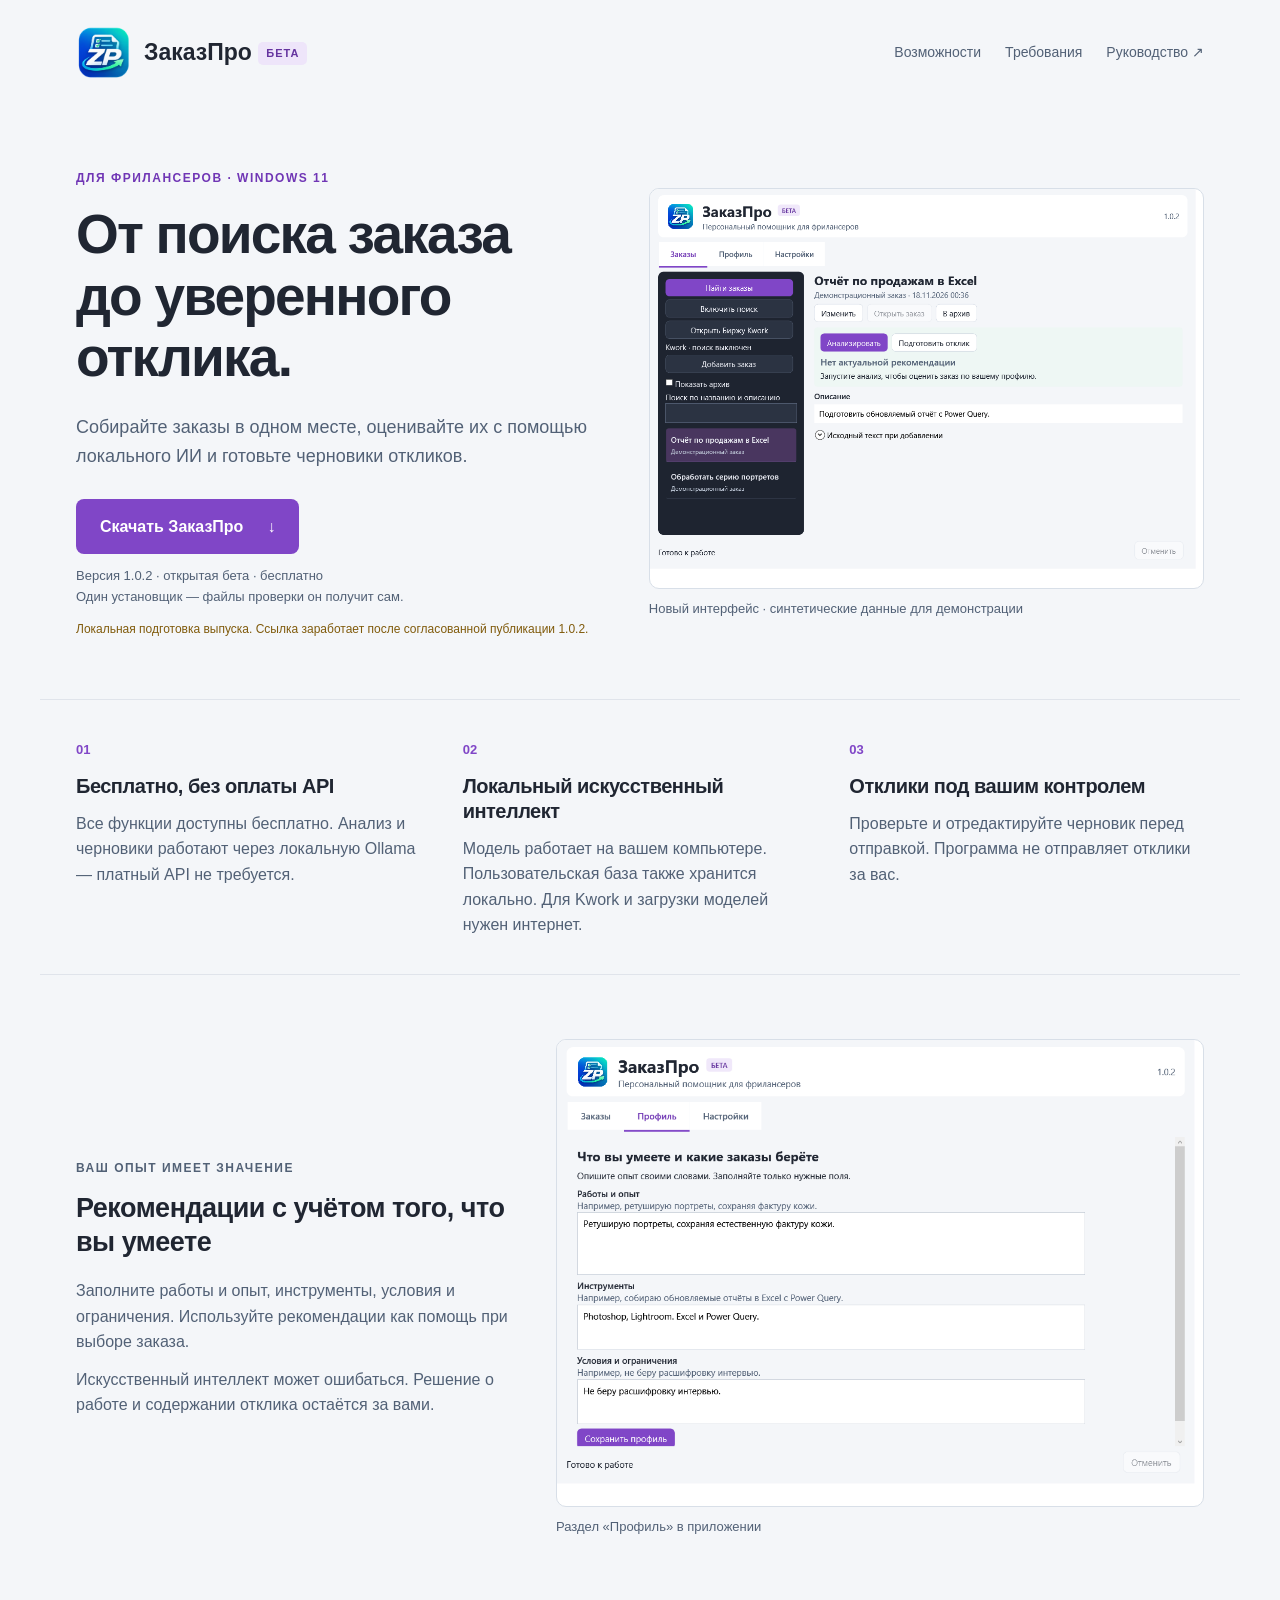
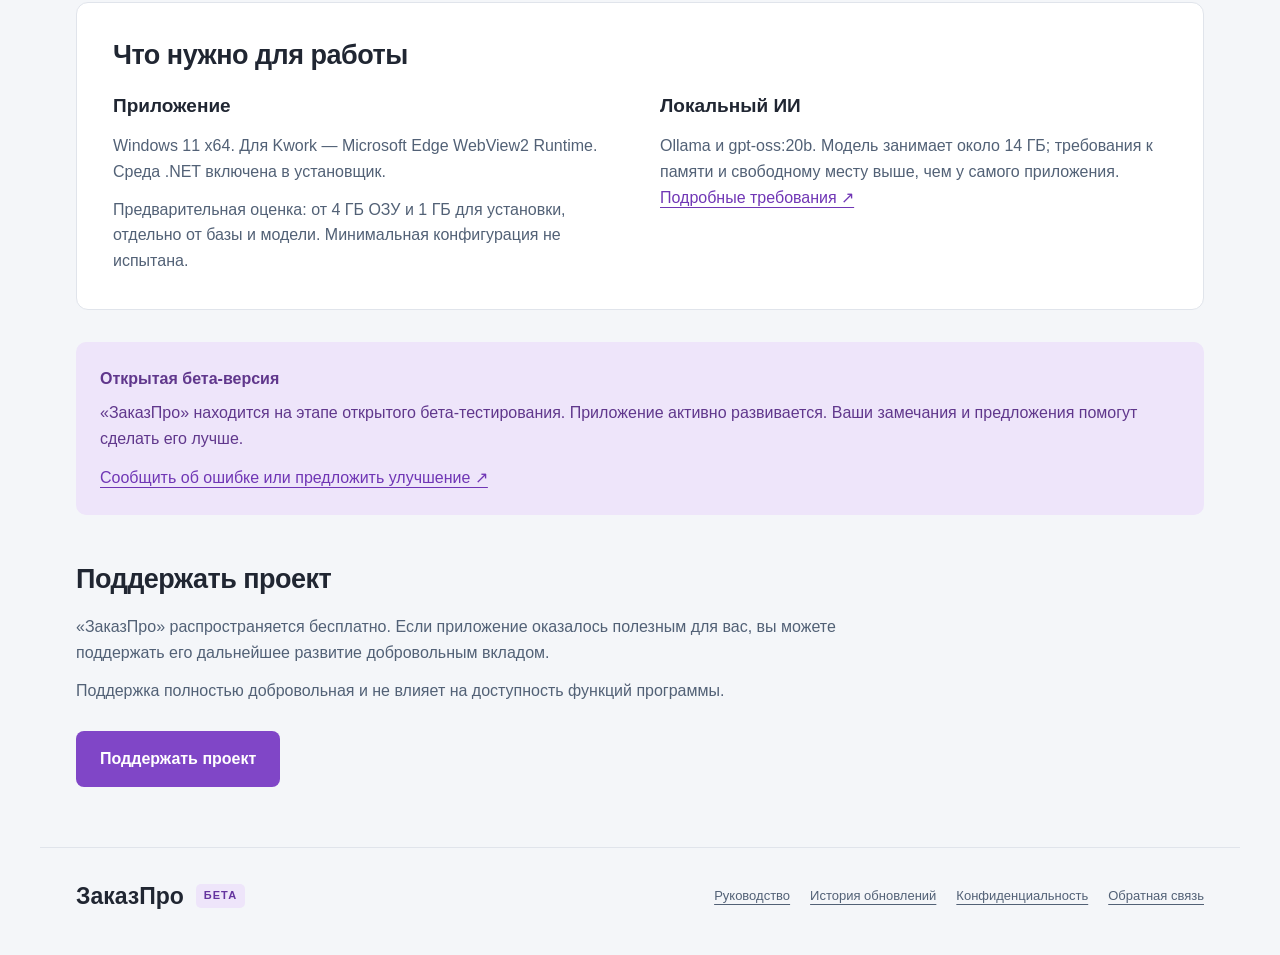
==== index.html @ bbc77ecb "Prepare official website and public documentation for 1.0.2 beta" ====
<!doctype html>
<html lang="ru"><head><meta charset="utf-8"><meta name="viewport" content="width=device-width,initial-scale=1"><meta name="description" content="ЗаказПро — бесплатный персональный помощник для фрилансеров. Заказы, локальный ИИ и черновики откликов под вашим контролем."><title>ЗаказПро — персональный помощник для фрилансеров</title><link rel="icon" href="assets/logo.png"><link rel="stylesheet" href="style.css"></head>
<body><header class="nav"><a class="brand" href="#"><img src="assets/logo.png" width="56" height="56" alt="ZP"><span>ЗаказПро <small class="beta">БЕТА</small></span></a><nav aria-label="Навигация"><a href="#features">Возможности</a><a href="#requirements">Требования</a><a href="https://github.com/Netsoul-coder/ZakazPro-Releases/blob/main/docs/GUIDE.md">Руководство ↗</a></nav></header>
<main><section class="hero"><div><p class="eyebrow">Для фрилансеров · Windows 11</p><h1>От поиска заказа<br>до уверенного отклика.</h1><p class="lead">Собирайте заказы в одном месте, оценивайте их с помощью локального ИИ и готовьте черновики откликов.</p><a class="download" href="https://github.com/Netsoul-coder/ZakazPro-Releases/releases/download/v1.0.2/Setup.exe">Скачать ЗаказПро <span aria-hidden="true">↓</span></a><p class="caption">Версия 1.0.2 · открытая бета · бесплатно<br>Один установщик — файлы проверки он получит сам.</p><p class="draft">Локальная подготовка выпуска. Ссылка заработает после согласованной публикации 1.0.2.</p></div><figure><a href="assets/orders.png"><img src="assets/orders.png" alt="Реальный интерфейс ЗаказПро 1.0.2: список заказов и выбранная карточка" width="1080" height="780"></a><figcaption>Новый интерфейс · синтетические данные для демонстрации</figcaption></figure></section>
<section id="features" class="features" aria-label="Преимущества"><article><span class="number">01</span><h2>Бесплатно, без оплаты API</h2><p>Все функции доступны бесплатно. Анализ и черновики работают через локальную Ollama — платный API не требуется.</p></article><article><span class="number">02</span><h2>Локальный искусственный интеллект</h2><p>Модель работает на вашем компьютере. Пользовательская база также хранится локально. Для Kwork и загрузки моделей нужен интернет.</p></article><article><span class="number">03</span><h2>Отклики под вашим контролем</h2><p>Проверьте и отредактируйте черновик перед отправкой. Программа не отправляет отклики за вас.</p></article></section>
<section class="workflow"><div><p class="eyebrow">Ваш опыт имеет значение</p><h2>Рекомендации с учётом того, что вы умеете</h2><p>Заполните работы и опыт, инструменты, условия и ограничения. Используйте рекомендации как помощь при выборе заказа.</p><p>Искусственный интеллект может ошибаться. Решение о работе и содержании отклика остаётся за вами.</p></div><figure><a href="assets/profile.png"><img src="assets/profile.png" alt="Раздел Профиль с полями опыта, инструментов и ограничений" width="1080" height="780" loading="lazy"></a><figcaption>Раздел «Профиль» в приложении</figcaption></figure></section>
<section id="requirements" class="requirements"><h2>Что нужно для работы</h2><div class="columns"><article><h3>Приложение</h3><p>Windows 11 x64. Для Kwork — Microsoft Edge WebView2 Runtime. Среда .NET включена в установщик.</p><p>Предварительная оценка: от 4 ГБ ОЗУ и 1 ГБ для установки, отдельно от базы и модели. Минимальная конфигурация не испытана.</p></article><article><h3>Локальный ИИ</h3><p>Ollama и gpt-oss:20b. Модель занимает около 14 ГБ; требования к памяти и свободному месту выше, чем у самого приложения.</p><a href="https://github.com/Netsoul-coder/ZakazPro-Releases/blob/main/docs/REQUIREMENTS.md">Подробные требования ↗</a></article></div></section>
<aside class="betanote"><strong>Открытая бета-версия</strong><p>«ЗаказПро» находится на этапе открытого бета-тестирования. Приложение активно развивается. Ваши замечания и предложения помогут сделать его лучше.</p><a href="https://github.com/Netsoul-coder/ZakazPro-Releases/issues">Сообщить об ошибке или предложить улучшение ↗</a></aside>
<section class="support"><h2>Поддержать проект</h2><p>«ЗаказПро» распространяется бесплатно. Если приложение оказалось полезным для вас, вы можете поддержать его дальнейшее развитие добровольным вкладом.</p><p>Поддержка полностью добровольная и не влияет на доступность функций программы.</p><a class="download" href="support.html">Поддержать проект</a></section></main>
<footer><a class="brand" href="#">ЗаказПро <small class="beta">БЕТА</small></a><div><a href="https://github.com/Netsoul-coder/ZakazPro-Releases/blob/main/docs/GUIDE.md">Руководство</a><a href="https://github.com/Netsoul-coder/ZakazPro-Releases/blob/main/CHANGELOG.md">История обновлений</a><a href="https://github.com/Netsoul-coder/ZakazPro-Releases/blob/main/docs/PRIVACY.md">Конфиденциальность</a><a href="https://github.com/Netsoul-coder/ZakazPro-Releases/issues">Обратная связь</a></div></footer></body></html>
---- style.css ----
:root{font:16px/1.6 'Segoe UI',sans-serif;color:#202632;background:#f4f6f9;--accent:#8046c7}*{box-sizing:border-box}body{margin:0}a{color:#7036b5;text-underline-offset:4px}a:hover{text-decoration:underline}a:focus-visible{outline:3px solid #8046c7;outline-offset:5px}header,main,footer{max-width:1200px;margin:auto}h1,h2,h3,p,figure{margin:0}p+p{margin-top:12px}h1{font-size:clamp(34px,4.3vw,55px);line-height:1.12;letter-spacing:-1.8px;margin:16px 0 24px}h2{font-size:27px;line-height:1.25;letter-spacing:-.5px;margin-bottom:18px}h3{font-size:19px;margin-bottom:12px}.nav{display:flex;justify-content:space-between;align-items:center;padding:24px 36px;gap:24px}.brand{display:flex;align-items:center;gap:12px;color:#202632;text-decoration:none;font-size:23px;font-weight:650}.brand img{object-fit:contain}.beta{display:inline-block;font-size:11px;letter-spacing:1px;background:#eee5fa;color:#65349f;padding:3px 8px;border-radius:5px;vertical-align:middle}nav{display:flex;gap:24px;flex-wrap:wrap}nav a{font-size:14px;color:#526176;text-decoration:none}.hero{display:grid;grid-template-columns:1fr 1.05fr;gap:44px;align-items:center;padding:65px 36px 60px}.eyebrow{font-size:12px;text-transform:uppercase;letter-spacing:1.5px;color:#7036b5;font-weight:650}.lead{font-size:18px;color:#526176}.download{display:inline-flex;align-items:center;gap:24px;padding:15px 24px;background:var(--accent);color:white;border-radius:8px;text-decoration:none;font-weight:600;margin:28px 0 12px}.caption,figcaption{font-size:13px;color:#526176}figure img{display:block;width:100%;height:auto;border:1px solid #d8dfe8;border-radius:10px;background:white}figcaption{margin-top:10px}.draft{font-size:12px;color:#805b0c;margin-top:12px}.features{display:grid;grid-template-columns:repeat(3,1fr);gap:32px;padding:36px;border-top:1px solid #e0e4eb;border-bottom:1px solid #e0e4eb}.features h2{font-size:20px;margin:12px 0}.features p,.workflow p,.requirements p,.support p{color:#526176}.number{color:#8046c7;font-size:13px;font-weight:650}.workflow{display:grid;grid-template-columns:.8fr 1.2fr;gap:48px;align-items:center;padding:64px 36px}.workflow h2{margin-top:14px}.requirements{padding:36px;background:#fff;border:1px solid #e0e4eb;border-radius:12px;margin:0 36px}.columns{display:grid;grid-template-columns:1fr 1fr;gap:40px}.betanote{background:#eee5fa;border-radius:10px;padding:24px;margin:32px 36px;color:#60378c}.betanote strong{display:block;margin-bottom:8px}.betanote a{display:inline-block;margin-top:14px}.support{padding:16px 36px 48px;max-width:850px}footer{border-top:1px solid #e0e4eb;padding:30px 36px 40px;display:flex;justify-content:space-between;gap:24px;flex-wrap:wrap}footer div{display:flex;flex-wrap:wrap;align-items:center;gap:20px}footer div a{font-size:13px;color:#526176}@media(max-width:820px){.hero,.workflow{grid-template-columns:1fr;gap:28px;padding:32px 24px}.nav{padding:20px 24px;flex-wrap:wrap}.features{grid-template-columns:1fr;padding:28px 24px;gap:24px}.requirements{margin:0 24px;padding:24px}.columns{grid-template-columns:1fr;gap:24px}.betanote{margin:24px}.support{padding:12px 24px 32px}footer{padding:24px}.nav nav{gap:16px}.hero h1 br{display:none}}@media(prefers-reduced-motion:no-preference){html{scroll-behavior:smooth}}
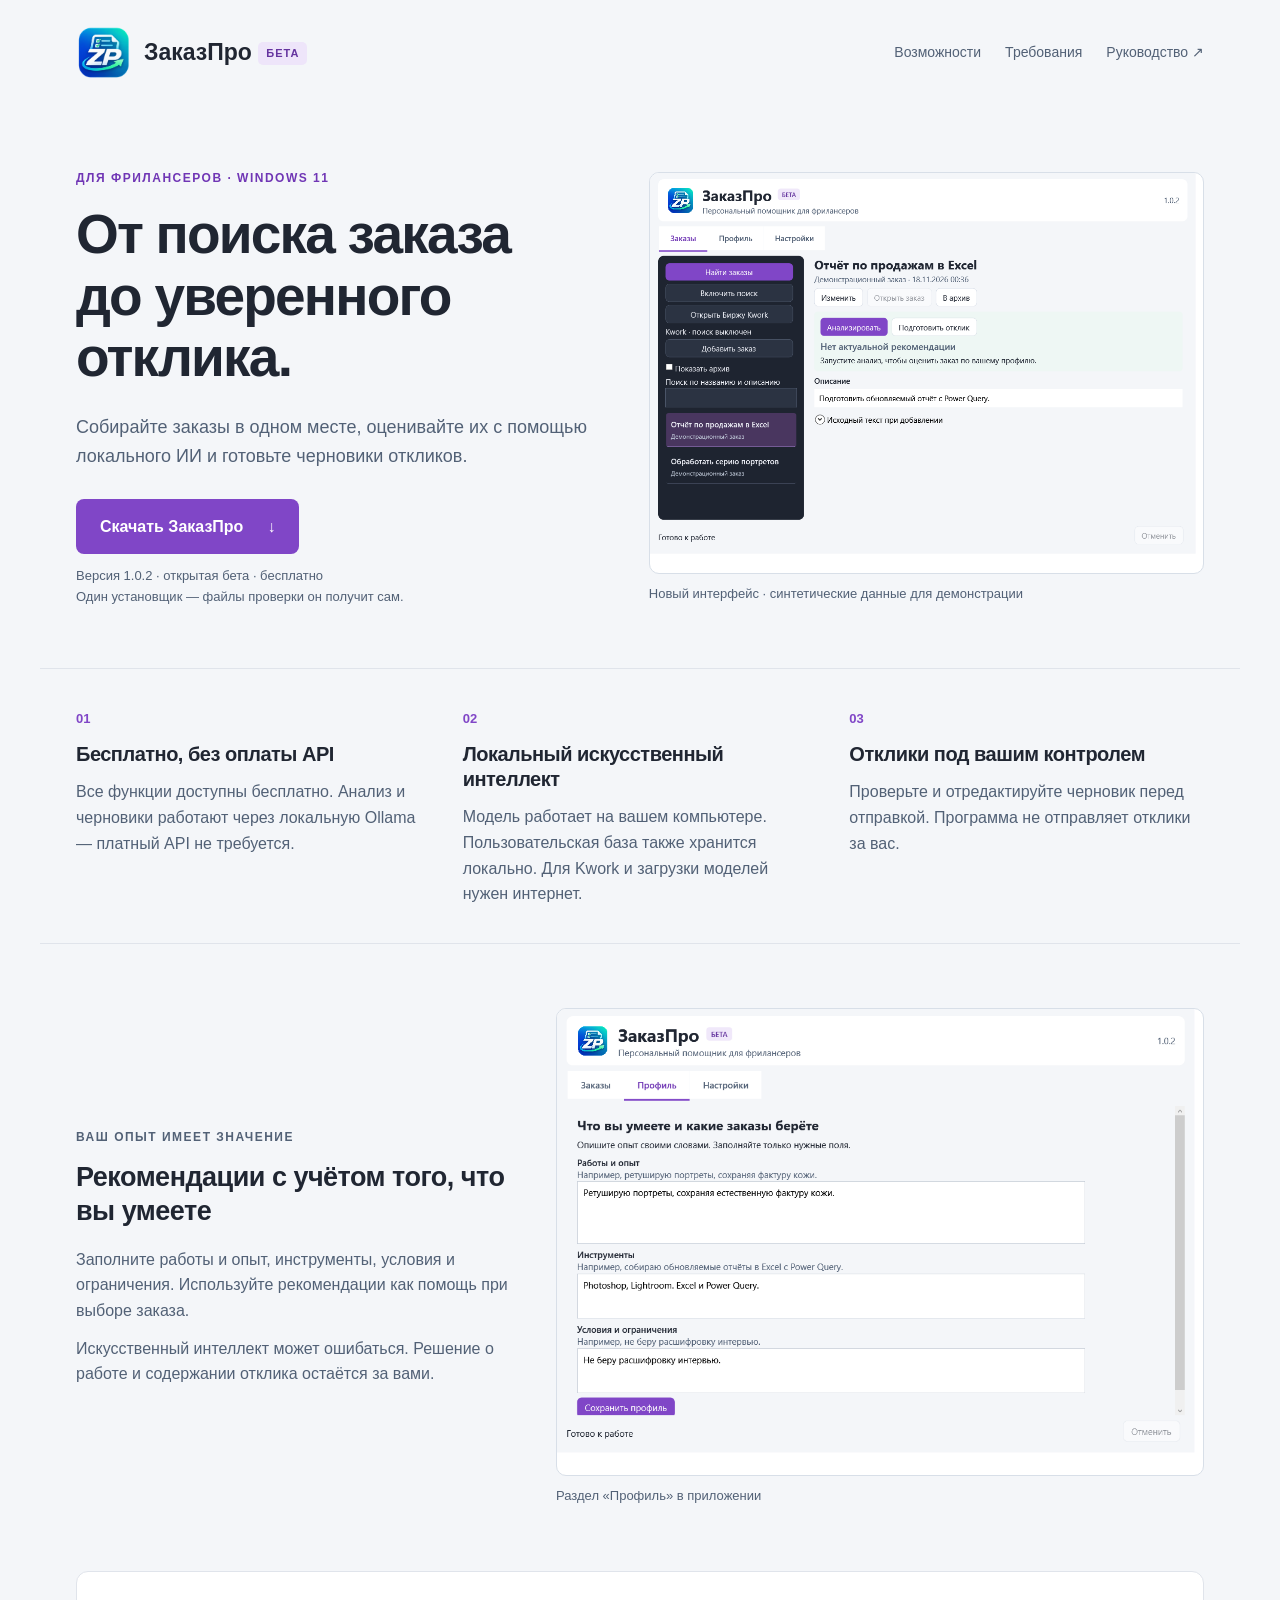
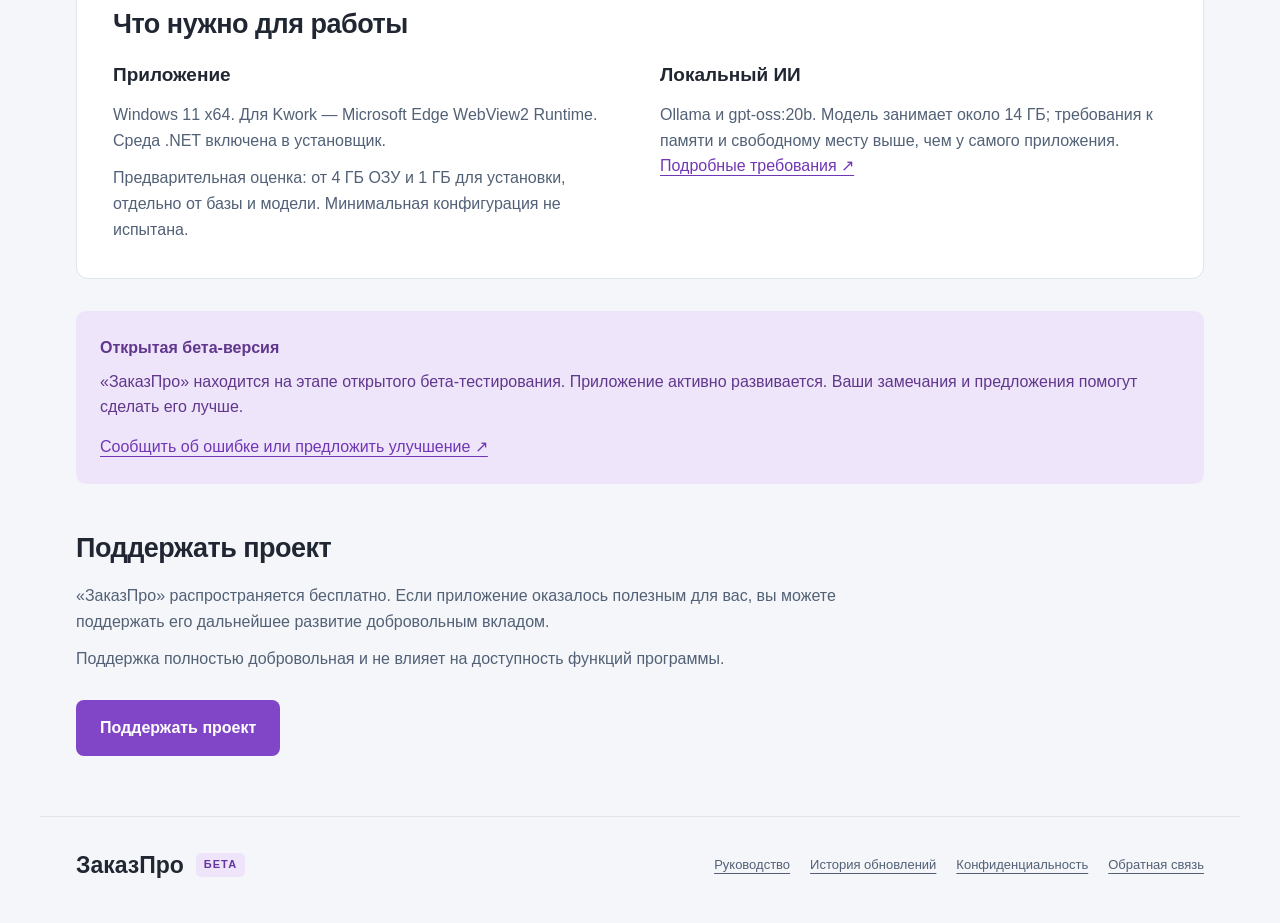
==== commit 6c27db47: "Enable verified public 1.0.2 download on official site" ====
--- a/index.html
+++ b/index.html
@@ -1,7 +1,7 @@
 <!doctype html>
 <html lang="ru"><head><meta charset="utf-8"><meta name="viewport" content="width=device-width,initial-scale=1"><meta name="description" content="ЗаказПро — бесплатный персональный помощник для фрилансеров. Заказы, локальный ИИ и черновики откликов под вашим контролем."><title>ЗаказПро — персональный помощник для фрилансеров</title><link rel="icon" href="assets/logo.png"><link rel="stylesheet" href="style.css"></head>
 <body><header class="nav"><a class="brand" href="#"><img src="assets/logo.png" width="56" height="56" alt="ZP"><span>ЗаказПро <small class="beta">БЕТА</small></span></a><nav aria-label="Навигация"><a href="#features">Возможности</a><a href="#requirements">Требования</a><a href="https://github.com/Netsoul-coder/ZakazPro-Releases/blob/main/docs/GUIDE.md">Руководство ↗</a></nav></header>
-<main><section class="hero"><div><p class="eyebrow">Для фрилансеров · Windows 11</p><h1>От поиска заказа<br>до уверенного отклика.</h1><p class="lead">Собирайте заказы в одном месте, оценивайте их с помощью локального ИИ и готовьте черновики откликов.</p><a class="download" href="https://github.com/Netsoul-coder/ZakazPro-Releases/releases/download/v1.0.2/Setup.exe">Скачать ЗаказПро <span aria-hidden="true">↓</span></a><p class="caption">Версия 1.0.2 · открытая бета · бесплатно<br>Один установщик — файлы проверки он получит сам.</p><p class="draft">Локальная подготовка выпуска. Ссылка заработает после согласованной публикации 1.0.2.</p></div><figure><a href="assets/orders.png"><img src="assets/orders.png" alt="Реальный интерфейс ЗаказПро 1.0.2: список заказов и выбранная карточка" width="1080" height="780"></a><figcaption>Новый интерфейс · синтетические данные для демонстрации</figcaption></figure></section>
+<main><section class="hero"><div><p class="eyebrow">Для фрилансеров · Windows 11</p><h1>От поиска заказа<br>до уверенного отклика.</h1><p class="lead">Собирайте заказы в одном месте, оценивайте их с помощью локального ИИ и готовьте черновики откликов.</p><a class="download" href="https://github.com/Netsoul-coder/ZakazPro-Releases/releases/download/v1.0.2/Setup.exe">Скачать ЗаказПро <span aria-hidden="true">↓</span></a><p class="caption">Версия 1.0.2 · открытая бета · бесплатно<br>Один установщик — файлы проверки он получит сам.</p></div><figure><a href="assets/orders.png"><img src="assets/orders.png" alt="Реальный интерфейс ЗаказПро 1.0.2: список заказов и выбранная карточка" width="1080" height="780"></a><figcaption>Новый интерфейс · синтетические данные для демонстрации</figcaption></figure></section>
 <section id="features" class="features" aria-label="Преимущества"><article><span class="number">01</span><h2>Бесплатно, без оплаты API</h2><p>Все функции доступны бесплатно. Анализ и черновики работают через локальную Ollama — платный API не требуется.</p></article><article><span class="number">02</span><h2>Локальный искусственный интеллект</h2><p>Модель работает на вашем компьютере. Пользовательская база также хранится локально. Для Kwork и загрузки моделей нужен интернет.</p></article><article><span class="number">03</span><h2>Отклики под вашим контролем</h2><p>Проверьте и отредактируйте черновик перед отправкой. Программа не отправляет отклики за вас.</p></article></section>
 <section class="workflow"><div><p class="eyebrow">Ваш опыт имеет значение</p><h2>Рекомендации с учётом того, что вы умеете</h2><p>Заполните работы и опыт, инструменты, условия и ограничения. Используйте рекомендации как помощь при выборе заказа.</p><p>Искусственный интеллект может ошибаться. Решение о работе и содержании отклика остаётся за вами.</p></div><figure><a href="assets/profile.png"><img src="assets/profile.png" alt="Раздел Профиль с полями опыта, инструментов и ограничений" width="1080" height="780" loading="lazy"></a><figcaption>Раздел «Профиль» в приложении</figcaption></figure></section>
 <section id="requirements" class="requirements"><h2>Что нужно для работы</h2><div class="columns"><article><h3>Приложение</h3><p>Windows 11 x64. Для Kwork — Microsoft Edge WebView2 Runtime. Среда .NET включена в установщик.</p><p>Предварительная оценка: от 4 ГБ ОЗУ и 1 ГБ для установки, отдельно от базы и модели. Минимальная конфигурация не испытана.</p></article><article><h3>Локальный ИИ</h3><p>Ollama и gpt-oss:20b. Модель занимает около 14 ГБ; требования к памяти и свободному месту выше, чем у самого приложения.</p><a href="https://github.com/Netsoul-coder/ZakazPro-Releases/blob/main/docs/REQUIREMENTS.md">Подробные требования ↗</a></article></div></section>
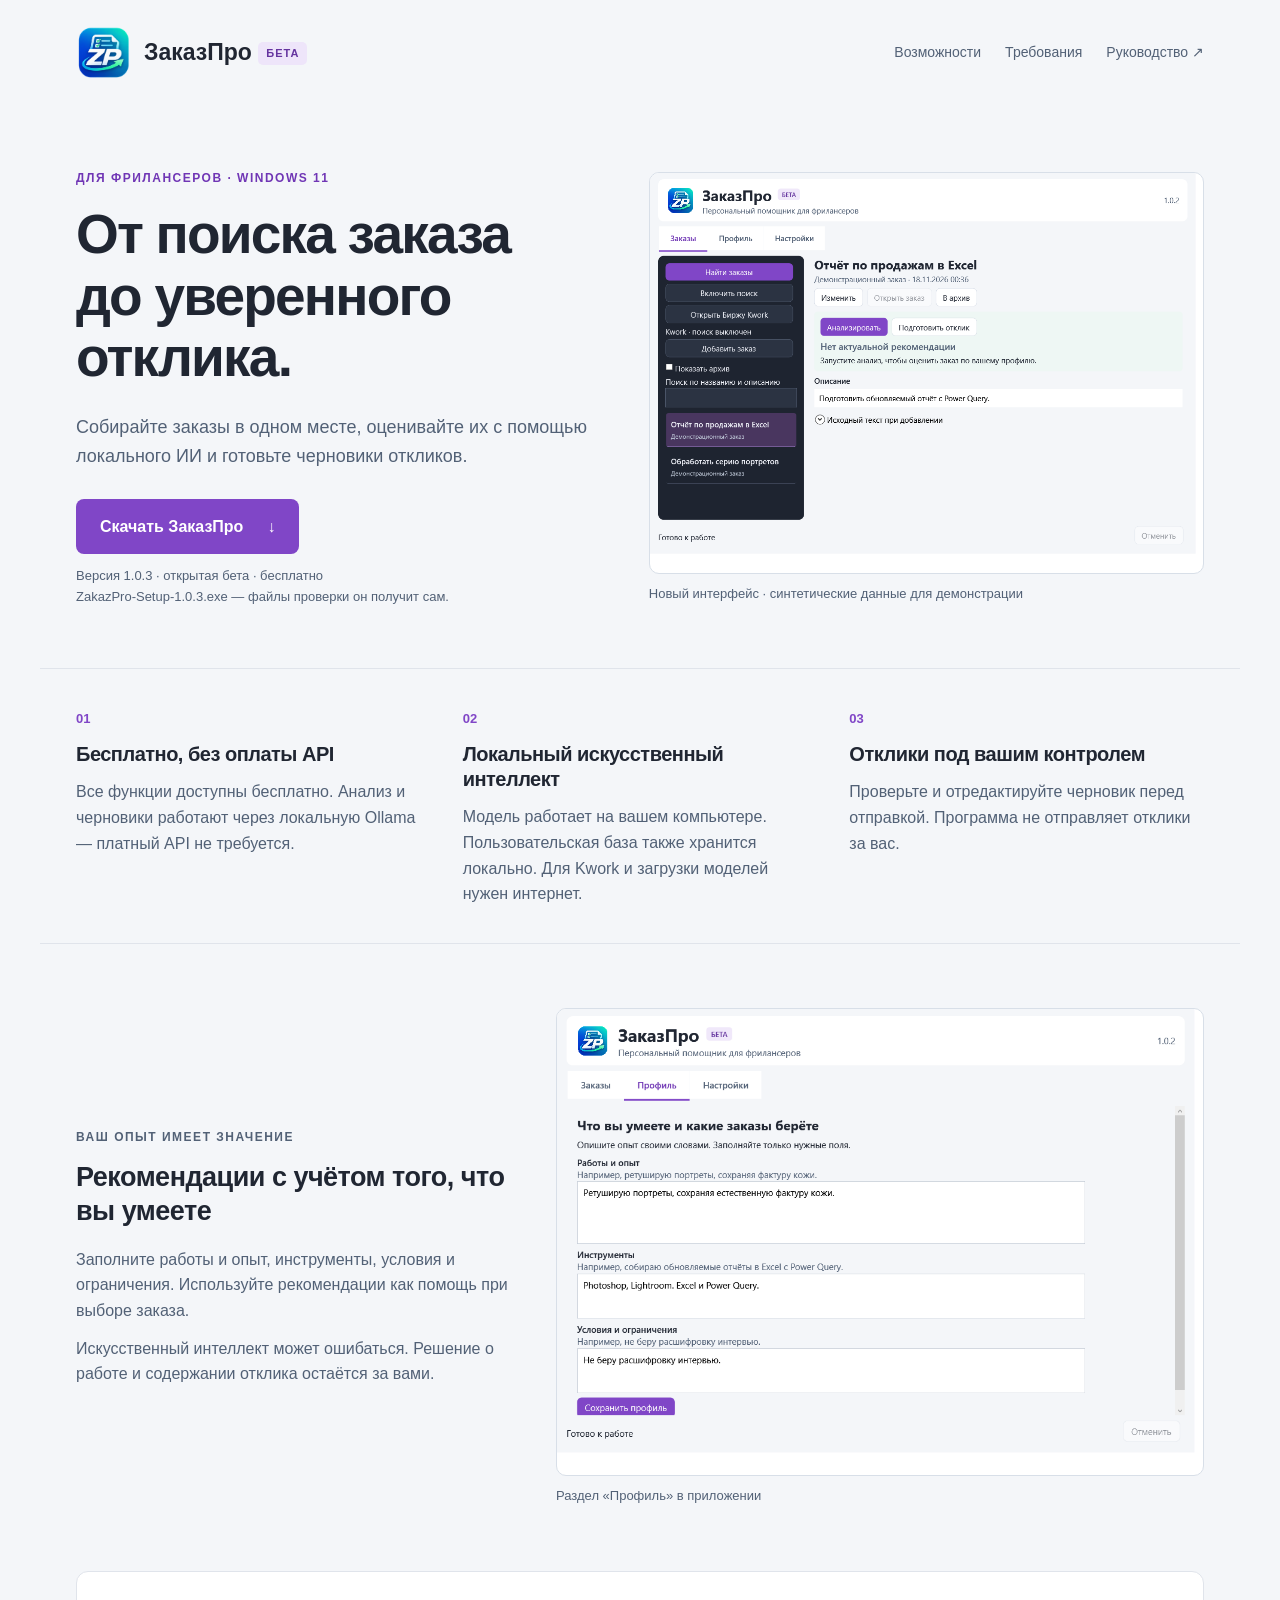
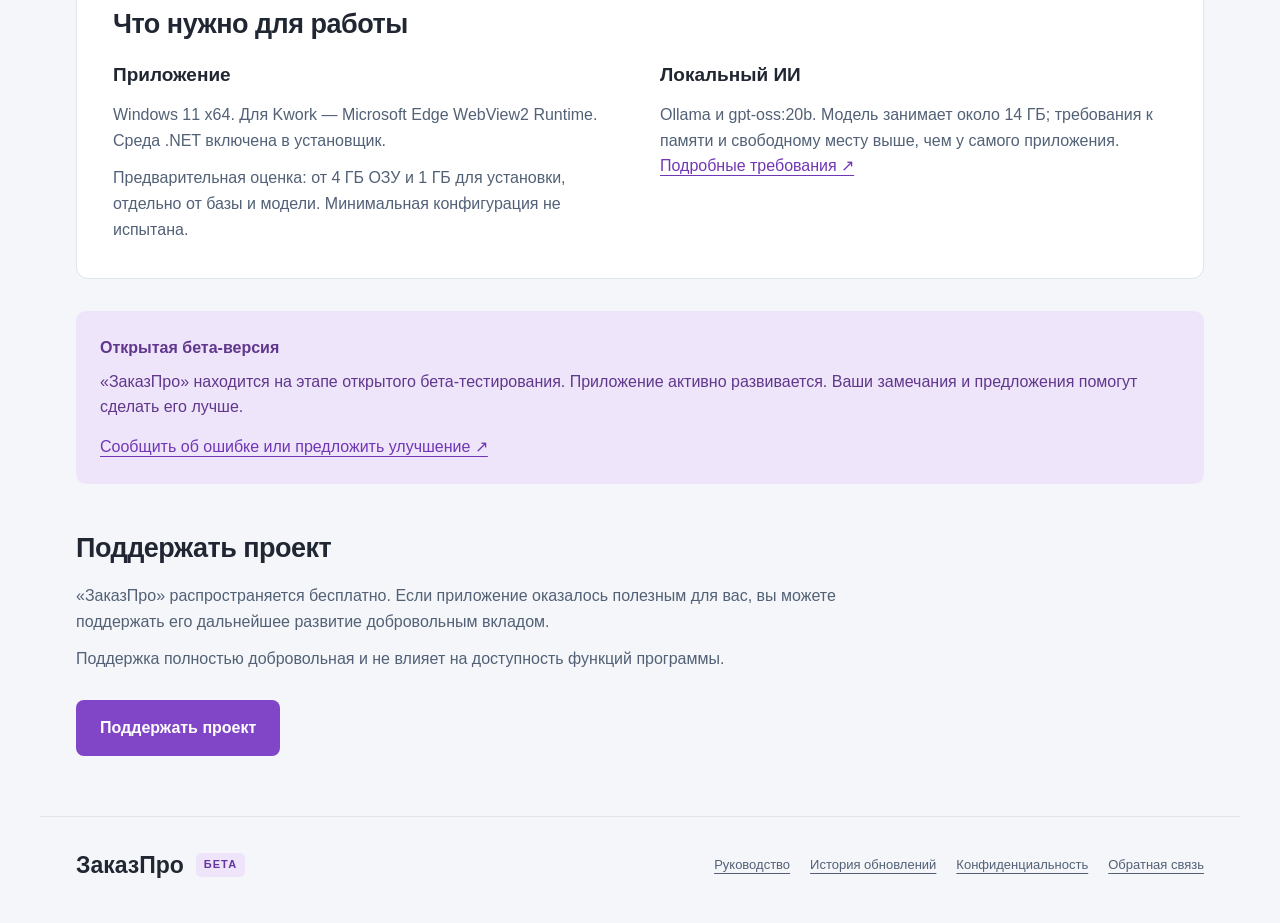
==== commit 59a47c2c: "Publish website and installation guide for 1.0.3" ====
--- a/index.html
+++ b/index.html
@@ -1,7 +1,7 @@
 <!doctype html>
 <html lang="ru"><head><meta charset="utf-8"><meta name="viewport" content="width=device-width,initial-scale=1"><meta name="description" content="ЗаказПро — бесплатный персональный помощник для фрилансеров. Заказы, локальный ИИ и черновики откликов под вашим контролем."><title>ЗаказПро — персональный помощник для фрилансеров</title><link rel="icon" href="assets/logo.png"><link rel="stylesheet" href="style.css"></head>
 <body><header class="nav"><a class="brand" href="#"><img src="assets/logo.png" width="56" height="56" alt="ZP"><span>ЗаказПро <small class="beta">БЕТА</small></span></a><nav aria-label="Навигация"><a href="#features">Возможности</a><a href="#requirements">Требования</a><a href="https://github.com/Netsoul-coder/ZakazPro-Releases/blob/main/docs/GUIDE.md">Руководство ↗</a></nav></header>
-<main><section class="hero"><div><p class="eyebrow">Для фрилансеров · Windows 11</p><h1>От поиска заказа<br>до уверенного отклика.</h1><p class="lead">Собирайте заказы в одном месте, оценивайте их с помощью локального ИИ и готовьте черновики откликов.</p><a class="download" href="https://github.com/Netsoul-coder/ZakazPro-Releases/releases/download/v1.0.2/Setup.exe">Скачать ЗаказПро <span aria-hidden="true">↓</span></a><p class="caption">Версия 1.0.2 · открытая бета · бесплатно<br>Один установщик — файлы проверки он получит сам.</p></div><figure><a href="assets/orders.png"><img src="assets/orders.png" alt="Реальный интерфейс ЗаказПро 1.0.2: список заказов и выбранная карточка" width="1080" height="780"></a><figcaption>Новый интерфейс · синтетические данные для демонстрации</figcaption></figure></section>
+<main><section class="hero"><div><p class="eyebrow">Для фрилансеров · Windows 11</p><h1>От поиска заказа <br>до уверенного отклика.</h1><p class="lead">Собирайте заказы в одном месте, оценивайте их с помощью локального ИИ и готовьте черновики откликов.</p><a class="download" href="https://github.com/Netsoul-coder/ZakazPro-Releases/releases/download/v1.0.3/ZakazPro-Setup-1.0.3.exe">Скачать ЗаказПро <span aria-hidden="true">↓</span></a><p class="caption">Версия 1.0.3 · открытая бета · бесплатно<br>ZakazPro-Setup-1.0.3.exe — файлы проверки он получит сам.</p></div><figure><a href="assets/orders.png"><img src="assets/orders.png" alt="Реальный интерфейс ЗаказПро 1.0.2: список заказов и выбранная карточка" width="1080" height="780"></a><figcaption>Новый интерфейс · синтетические данные для демонстрации</figcaption></figure></section>
 <section id="features" class="features" aria-label="Преимущества"><article><span class="number">01</span><h2>Бесплатно, без оплаты API</h2><p>Все функции доступны бесплатно. Анализ и черновики работают через локальную Ollama — платный API не требуется.</p></article><article><span class="number">02</span><h2>Локальный искусственный интеллект</h2><p>Модель работает на вашем компьютере. Пользовательская база также хранится локально. Для Kwork и загрузки моделей нужен интернет.</p></article><article><span class="number">03</span><h2>Отклики под вашим контролем</h2><p>Проверьте и отредактируйте черновик перед отправкой. Программа не отправляет отклики за вас.</p></article></section>
 <section class="workflow"><div><p class="eyebrow">Ваш опыт имеет значение</p><h2>Рекомендации с учётом того, что вы умеете</h2><p>Заполните работы и опыт, инструменты, условия и ограничения. Используйте рекомендации как помощь при выборе заказа.</p><p>Искусственный интеллект может ошибаться. Решение о работе и содержании отклика остаётся за вами.</p></div><figure><a href="assets/profile.png"><img src="assets/profile.png" alt="Раздел Профиль с полями опыта, инструментов и ограничений" width="1080" height="780" loading="lazy"></a><figcaption>Раздел «Профиль» в приложении</figcaption></figure></section>
 <section id="requirements" class="requirements"><h2>Что нужно для работы</h2><div class="columns"><article><h3>Приложение</h3><p>Windows 11 x64. Для Kwork — Microsoft Edge WebView2 Runtime. Среда .NET включена в установщик.</p><p>Предварительная оценка: от 4 ГБ ОЗУ и 1 ГБ для установки, отдельно от базы и модели. Минимальная конфигурация не испытана.</p></article><article><h3>Локальный ИИ</h3><p>Ollama и gpt-oss:20b. Модель занимает около 14 ГБ; требования к памяти и свободному месту выше, чем у самого приложения.</p><a href="https://github.com/Netsoul-coder/ZakazPro-Releases/blob/main/docs/REQUIREMENTS.md">Подробные требования ↗</a></article></div></section>
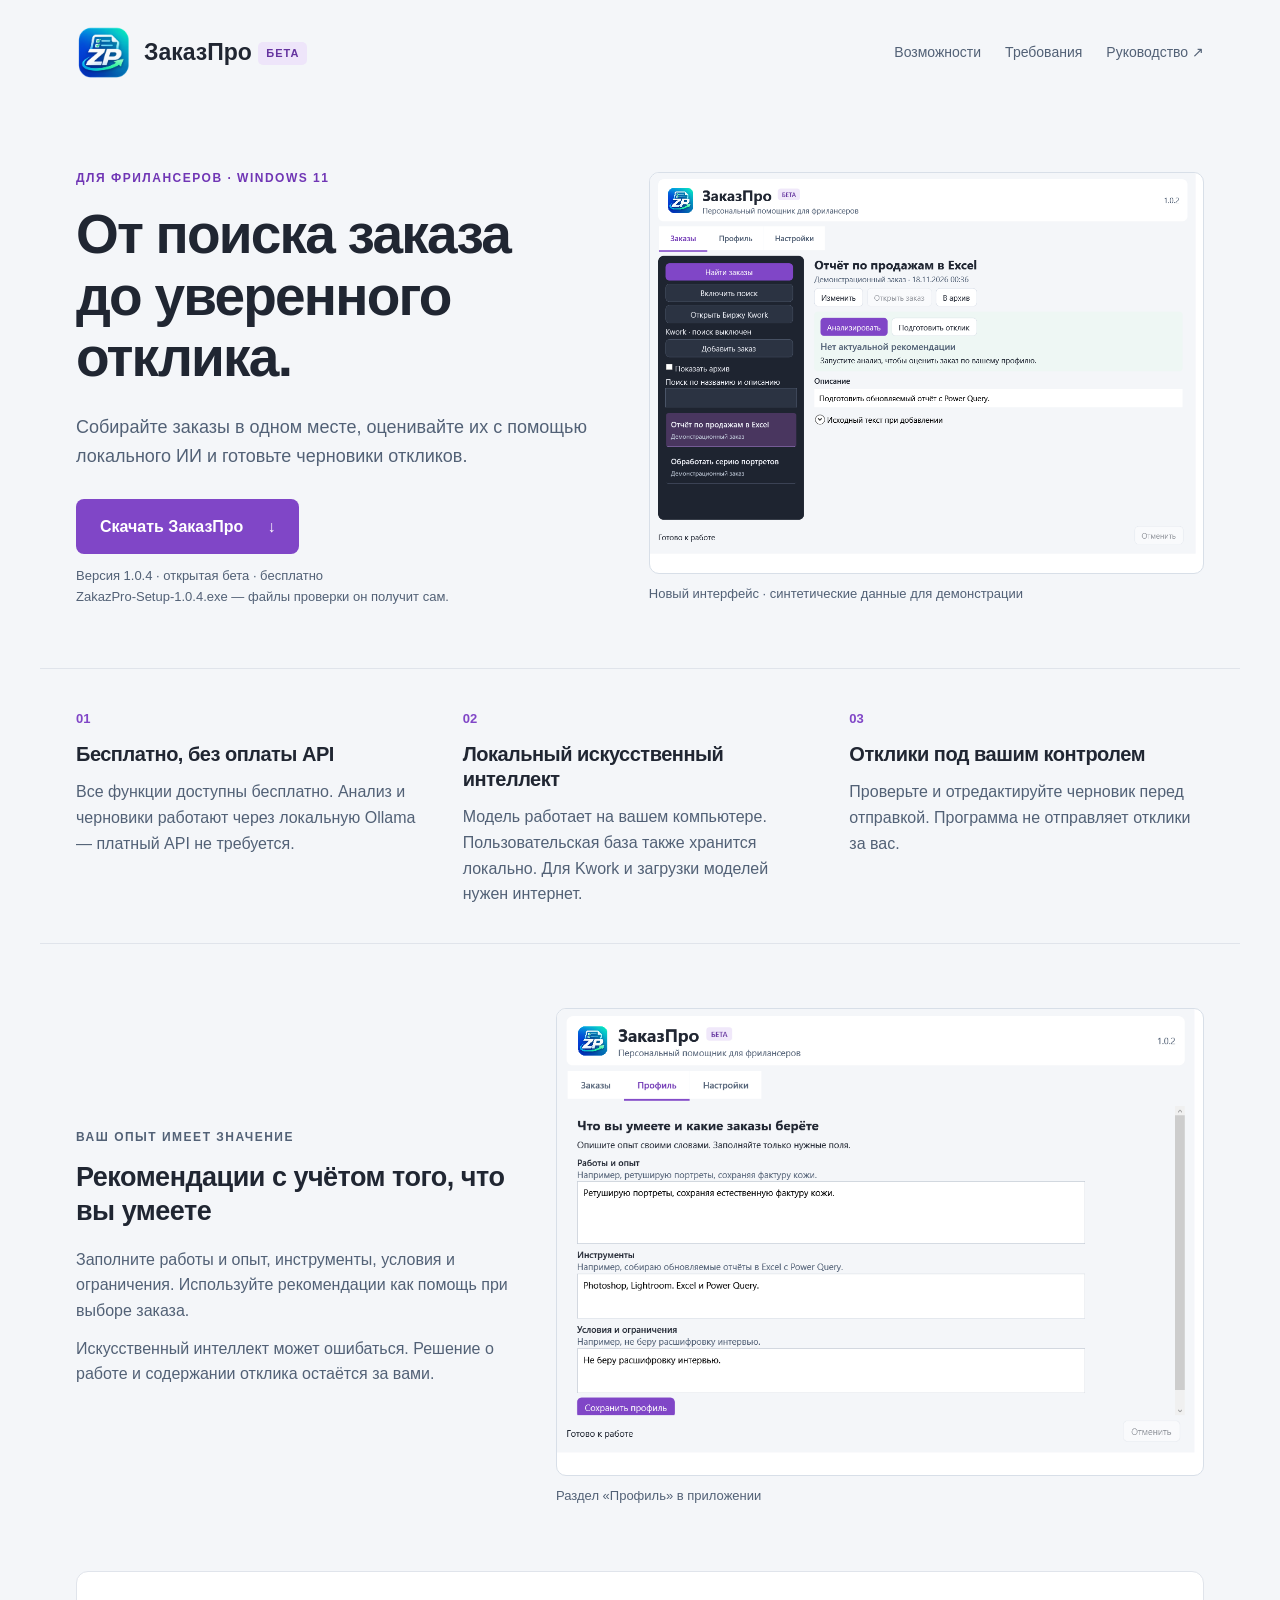
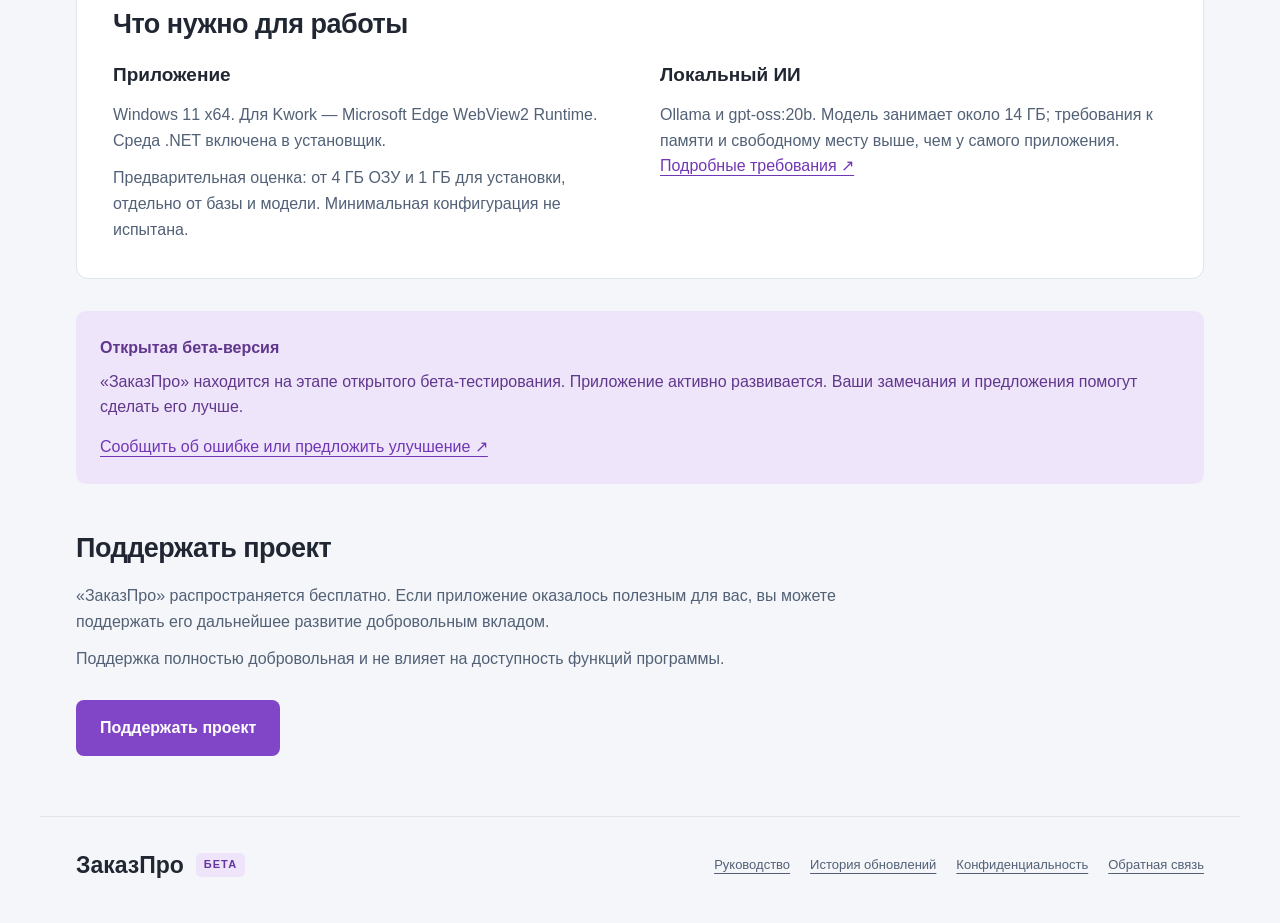
==== commit c6849466: "Publish 1.0.4 website and installation guidance" ====
--- a/index.html
+++ b/index.html
@@ -1,7 +1,7 @@
 <!doctype html>
 <html lang="ru"><head><meta charset="utf-8"><meta name="viewport" content="width=device-width,initial-scale=1"><meta name="description" content="ЗаказПро — бесплатный персональный помощник для фрилансеров. Заказы, локальный ИИ и черновики откликов под вашим контролем."><title>ЗаказПро — персональный помощник для фрилансеров</title><link rel="icon" href="assets/logo.png"><link rel="stylesheet" href="style.css"></head>
 <body><header class="nav"><a class="brand" href="#"><img src="assets/logo.png" width="56" height="56" alt="ZP"><span>ЗаказПро <small class="beta">БЕТА</small></span></a><nav aria-label="Навигация"><a href="#features">Возможности</a><a href="#requirements">Требования</a><a href="https://github.com/Netsoul-coder/ZakazPro-Releases/blob/main/docs/GUIDE.md">Руководство ↗</a></nav></header>
-<main><section class="hero"><div><p class="eyebrow">Для фрилансеров · Windows 11</p><h1>От поиска заказа <br>до уверенного отклика.</h1><p class="lead">Собирайте заказы в одном месте, оценивайте их с помощью локального ИИ и готовьте черновики откликов.</p><a class="download" href="https://github.com/Netsoul-coder/ZakazPro-Releases/releases/download/v1.0.3/ZakazPro-Setup-1.0.3.exe">Скачать ЗаказПро <span aria-hidden="true">↓</span></a><p class="caption">Версия 1.0.3 · открытая бета · бесплатно<br>ZakazPro-Setup-1.0.3.exe — файлы проверки он получит сам.</p></div><figure><a href="assets/orders.png"><img src="assets/orders.png" alt="Реальный интерфейс ЗаказПро 1.0.2: список заказов и выбранная карточка" width="1080" height="780"></a><figcaption>Новый интерфейс · синтетические данные для демонстрации</figcaption></figure></section>
+<main><section class="hero"><div><p class="eyebrow">Для фрилансеров · Windows 11</p><h1>От поиска заказа <br>до уверенного отклика.</h1><p class="lead">Собирайте заказы в одном месте, оценивайте их с помощью локального ИИ и готовьте черновики откликов.</p><a class="download" href="https://github.com/Netsoul-coder/ZakazPro-Releases/releases/download/v1.0.4/ZakazPro-Setup-1.0.4.exe">Скачать ЗаказПро <span aria-hidden="true">↓</span></a><p class="caption">Версия 1.0.4 · открытая бета · бесплатно<br>ZakazPro-Setup-1.0.4.exe — файлы проверки он получит сам.</p></div><figure><a href="assets/orders.png"><img src="assets/orders.png" alt="Реальный интерфейс ЗаказПро 1.0.2: список заказов и выбранная карточка" width="1080" height="780"></a><figcaption>Новый интерфейс · синтетические данные для демонстрации</figcaption></figure></section>
 <section id="features" class="features" aria-label="Преимущества"><article><span class="number">01</span><h2>Бесплатно, без оплаты API</h2><p>Все функции доступны бесплатно. Анализ и черновики работают через локальную Ollama — платный API не требуется.</p></article><article><span class="number">02</span><h2>Локальный искусственный интеллект</h2><p>Модель работает на вашем компьютере. Пользовательская база также хранится локально. Для Kwork и загрузки моделей нужен интернет.</p></article><article><span class="number">03</span><h2>Отклики под вашим контролем</h2><p>Проверьте и отредактируйте черновик перед отправкой. Программа не отправляет отклики за вас.</p></article></section>
 <section class="workflow"><div><p class="eyebrow">Ваш опыт имеет значение</p><h2>Рекомендации с учётом того, что вы умеете</h2><p>Заполните работы и опыт, инструменты, условия и ограничения. Используйте рекомендации как помощь при выборе заказа.</p><p>Искусственный интеллект может ошибаться. Решение о работе и содержании отклика остаётся за вами.</p></div><figure><a href="assets/profile.png"><img src="assets/profile.png" alt="Раздел Профиль с полями опыта, инструментов и ограничений" width="1080" height="780" loading="lazy"></a><figcaption>Раздел «Профиль» в приложении</figcaption></figure></section>
 <section id="requirements" class="requirements"><h2>Что нужно для работы</h2><div class="columns"><article><h3>Приложение</h3><p>Windows 11 x64. Для Kwork — Microsoft Edge WebView2 Runtime. Среда .NET включена в установщик.</p><p>Предварительная оценка: от 4 ГБ ОЗУ и 1 ГБ для установки, отдельно от базы и модели. Минимальная конфигурация не испытана.</p></article><article><h3>Локальный ИИ</h3><p>Ollama и gpt-oss:20b. Модель занимает около 14 ГБ; требования к памяти и свободному месту выше, чем у самого приложения.</p><a href="https://github.com/Netsoul-coder/ZakazPro-Releases/blob/main/docs/REQUIREMENTS.md">Подробные требования ↗</a></article></div></section>
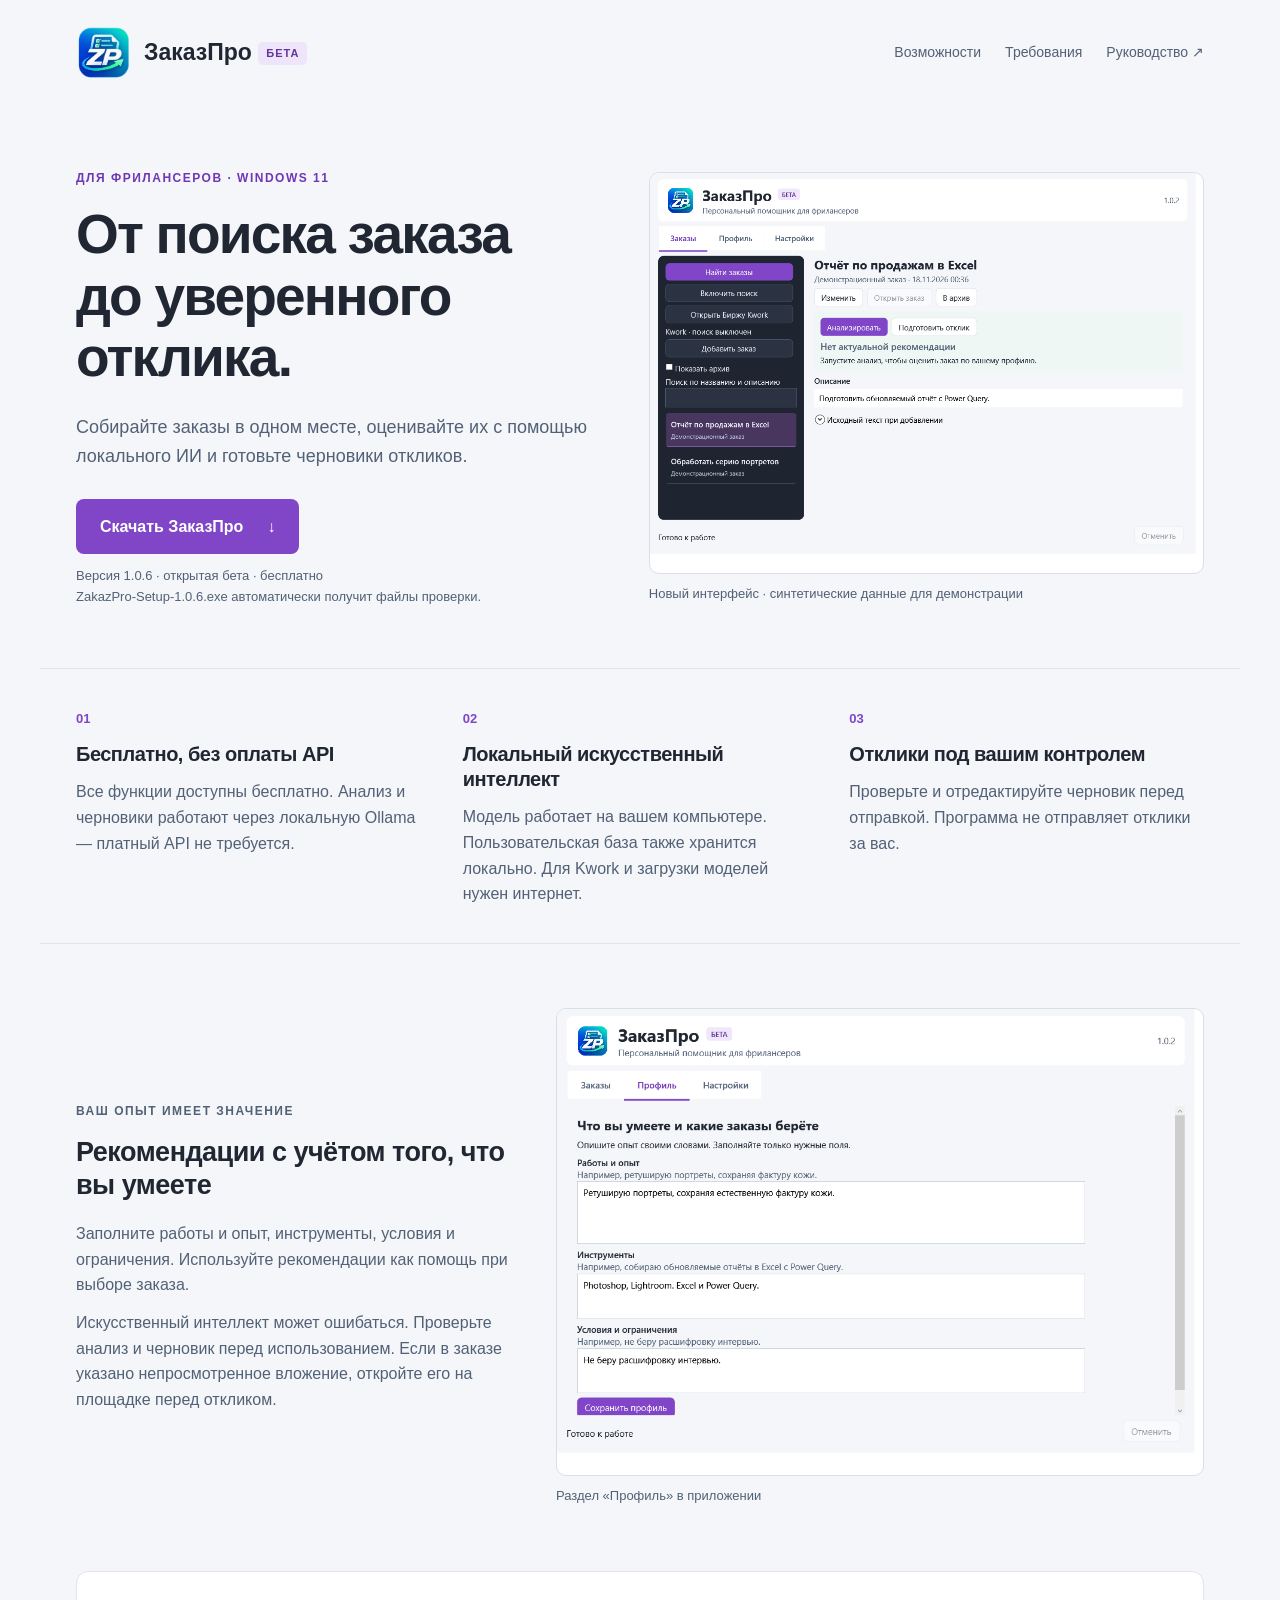
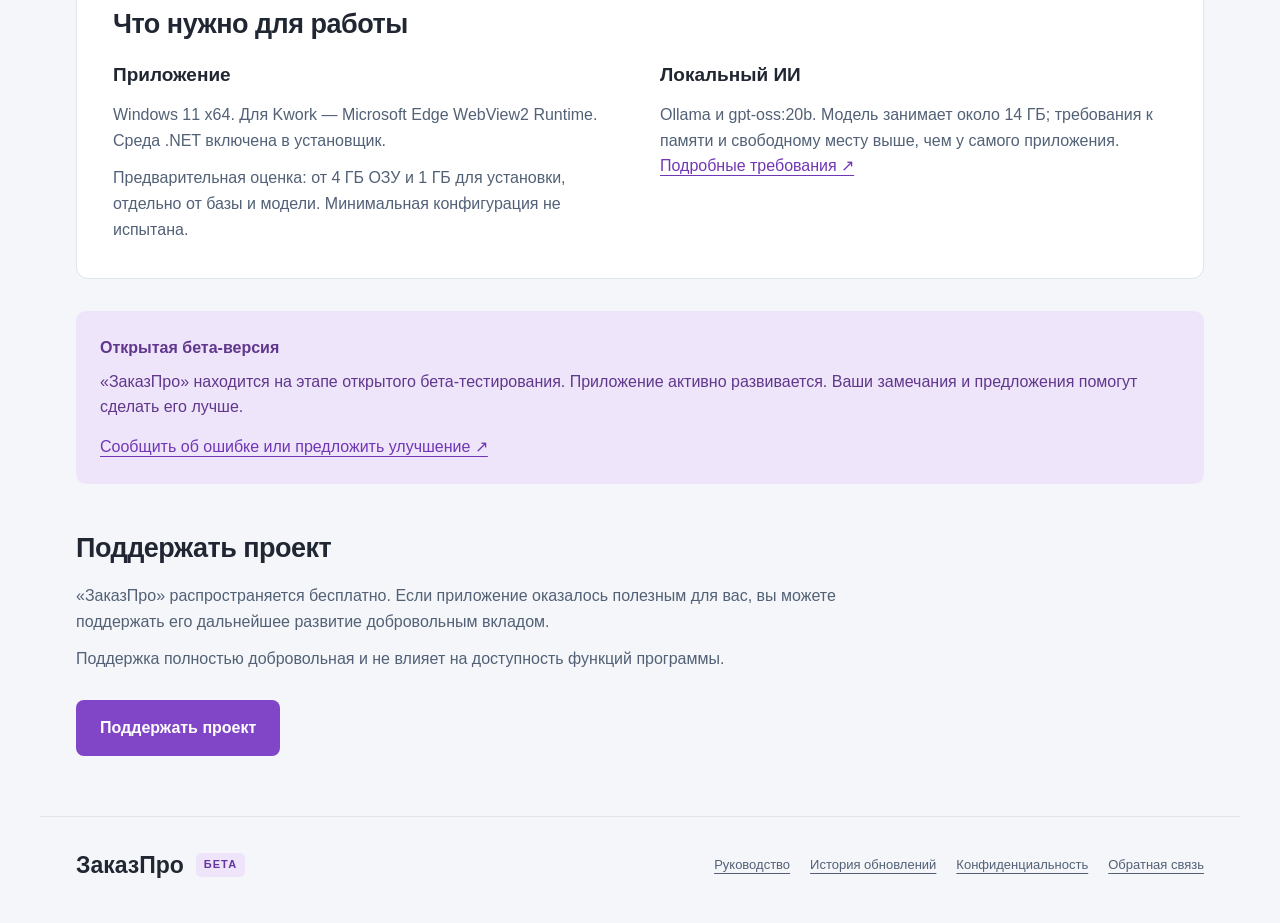
==== commit 0b943bef: "Publish ZakazPro 1.0.6 on the official site" ====
--- a/index.html
+++ b/index.html
@@ -1,9 +1,9 @@
 <!doctype html>
 <html lang="ru"><head><meta charset="utf-8"><meta name="viewport" content="width=device-width,initial-scale=1"><meta name="description" content="ЗаказПро — бесплатный персональный помощник для фрилансеров. Заказы, локальный ИИ и черновики откликов под вашим контролем."><title>ЗаказПро — персональный помощник для фрилансеров</title><link rel="icon" href="assets/logo.png"><link rel="stylesheet" href="style.css"></head>
 <body><header class="nav"><a class="brand" href="#"><img src="assets/logo.png" width="56" height="56" alt="ZP"><span>ЗаказПро <small class="beta">БЕТА</small></span></a><nav aria-label="Навигация"><a href="#features">Возможности</a><a href="#requirements">Требования</a><a href="https://github.com/Netsoul-coder/ZakazPro-Releases/blob/main/docs/GUIDE.md">Руководство ↗</a></nav></header>
-<main><section class="hero"><div><p class="eyebrow">Для фрилансеров · Windows 11</p><h1>От поиска заказа <br>до уверенного отклика.</h1><p class="lead">Собирайте заказы в одном месте, оценивайте их с помощью локального ИИ и готовьте черновики откликов.</p><a class="download" href="https://github.com/Netsoul-coder/ZakazPro-Releases/releases/download/v1.0.4/ZakazPro-Setup-1.0.4.exe">Скачать ЗаказПро <span aria-hidden="true">↓</span></a><p class="caption">Версия 1.0.4 · открытая бета · бесплатно<br>ZakazPro-Setup-1.0.4.exe — файлы проверки он получит сам.</p></div><figure><a href="assets/orders.png"><img src="assets/orders.png" alt="Реальный интерфейс ЗаказПро 1.0.2: список заказов и выбранная карточка" width="1080" height="780"></a><figcaption>Новый интерфейс · синтетические данные для демонстрации</figcaption></figure></section>
+<main><section class="hero"><div><p class="eyebrow">Для фрилансеров · Windows 11</p><h1>От поиска заказа <br>до уверенного отклика.</h1><p class="lead">Собирайте заказы в одном месте, оценивайте их с помощью локального ИИ и готовьте черновики откликов.</p><a class="download" href="https://github.com/Netsoul-coder/ZakazPro-Releases/releases/download/v1.0.6/ZakazPro-Setup-1.0.6.exe">Скачать ЗаказПро <span aria-hidden="true">↓</span></a><p class="caption">Версия 1.0.6 · открытая бета · бесплатно<br>ZakazPro-Setup-1.0.6.exe автоматически получит файлы проверки.</p></div><figure><a href="assets/orders.png"><img src="assets/orders.png" alt="Реальный интерфейс ЗаказПро 1.0.2: список заказов и выбранная карточка" width="1080" height="780"></a><figcaption>Новый интерфейс · синтетические данные для демонстрации</figcaption></figure></section>
 <section id="features" class="features" aria-label="Преимущества"><article><span class="number">01</span><h2>Бесплатно, без оплаты API</h2><p>Все функции доступны бесплатно. Анализ и черновики работают через локальную Ollama — платный API не требуется.</p></article><article><span class="number">02</span><h2>Локальный искусственный интеллект</h2><p>Модель работает на вашем компьютере. Пользовательская база также хранится локально. Для Kwork и загрузки моделей нужен интернет.</p></article><article><span class="number">03</span><h2>Отклики под вашим контролем</h2><p>Проверьте и отредактируйте черновик перед отправкой. Программа не отправляет отклики за вас.</p></article></section>
-<section class="workflow"><div><p class="eyebrow">Ваш опыт имеет значение</p><h2>Рекомендации с учётом того, что вы умеете</h2><p>Заполните работы и опыт, инструменты, условия и ограничения. Используйте рекомендации как помощь при выборе заказа.</p><p>Искусственный интеллект может ошибаться. Решение о работе и содержании отклика остаётся за вами.</p></div><figure><a href="assets/profile.png"><img src="assets/profile.png" alt="Раздел Профиль с полями опыта, инструментов и ограничений" width="1080" height="780" loading="lazy"></a><figcaption>Раздел «Профиль» в приложении</figcaption></figure></section>
+<section class="workflow"><div><p class="eyebrow">Ваш опыт имеет значение</p><h2>Рекомендации с учётом того, что вы умеете</h2><p>Заполните работы и опыт, инструменты, условия и ограничения. Используйте рекомендации как помощь при выборе заказа.</p><p>Искусственный интеллект может ошибаться. Проверьте анализ и черновик перед использованием. Если в заказе указано непросмотренное вложение, откройте его на площадке перед откликом.</p></div><figure><a href="assets/profile.png"><img src="assets/profile.png" alt="Раздел Профиль с полями опыта, инструментов и ограничений" width="1080" height="780" loading="lazy"></a><figcaption>Раздел «Профиль» в приложении</figcaption></figure></section>
 <section id="requirements" class="requirements"><h2>Что нужно для работы</h2><div class="columns"><article><h3>Приложение</h3><p>Windows 11 x64. Для Kwork — Microsoft Edge WebView2 Runtime. Среда .NET включена в установщик.</p><p>Предварительная оценка: от 4 ГБ ОЗУ и 1 ГБ для установки, отдельно от базы и модели. Минимальная конфигурация не испытана.</p></article><article><h3>Локальный ИИ</h3><p>Ollama и gpt-oss:20b. Модель занимает около 14 ГБ; требования к памяти и свободному месту выше, чем у самого приложения.</p><a href="https://github.com/Netsoul-coder/ZakazPro-Releases/blob/main/docs/REQUIREMENTS.md">Подробные требования ↗</a></article></div></section>
 <aside class="betanote"><strong>Открытая бета-версия</strong><p>«ЗаказПро» находится на этапе открытого бета-тестирования. Приложение активно развивается. Ваши замечания и предложения помогут сделать его лучше.</p><a href="https://github.com/Netsoul-coder/ZakazPro-Releases/issues">Сообщить об ошибке или предложить улучшение ↗</a></aside>
 <section class="support"><h2>Поддержать проект</h2><p>«ЗаказПро» распространяется бесплатно. Если приложение оказалось полезным для вас, вы можете поддержать его дальнейшее развитие добровольным вкладом.</p><p>Поддержка полностью добровольная и не влияет на доступность функций программы.</p><a class="download" href="support.html">Поддержать проект</a></section></main>
